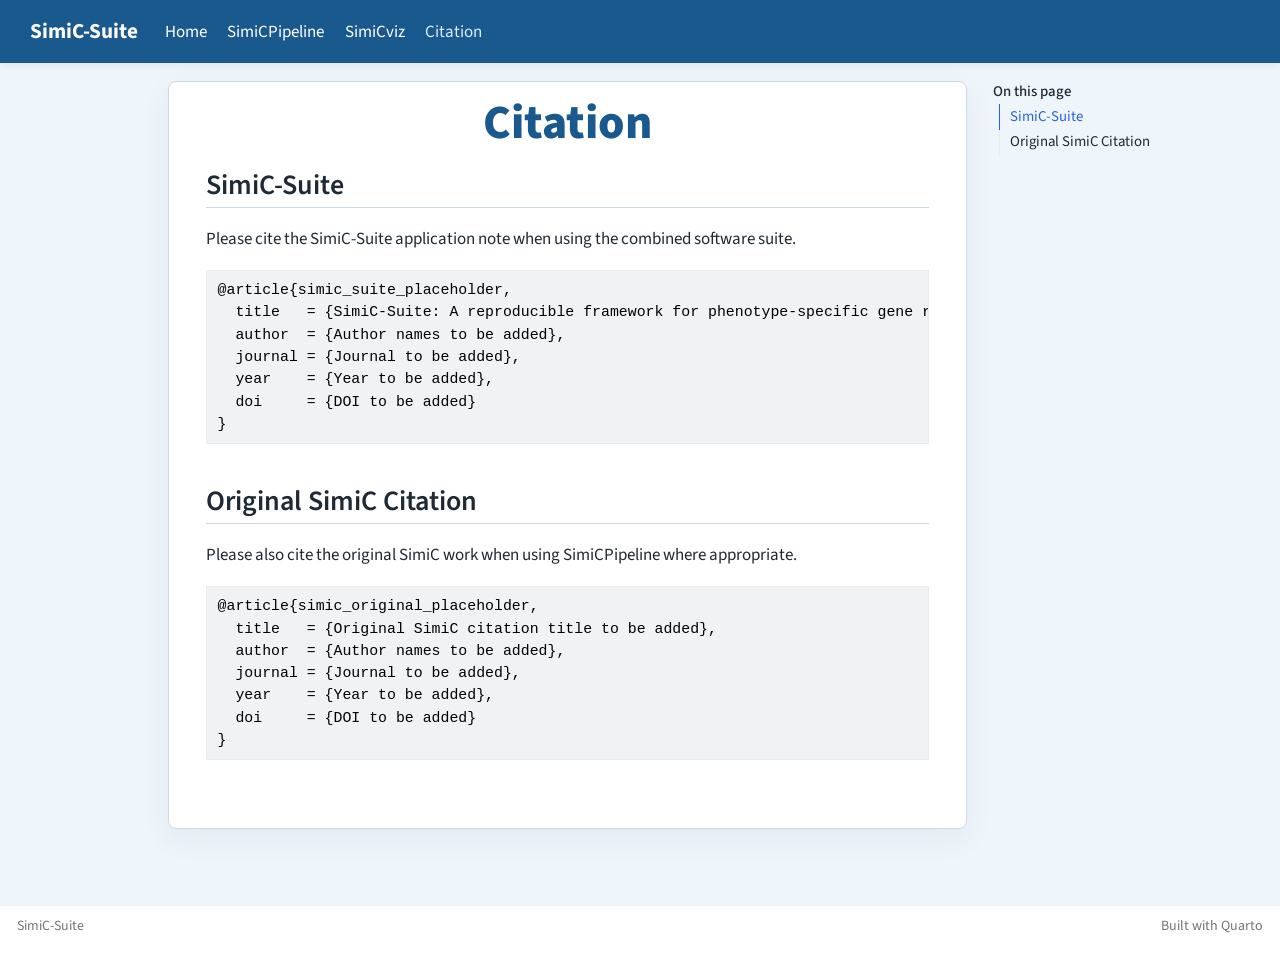
==== citation.html @ 90d94021 "Built site for gh-pages" ====
<!DOCTYPE html>
<html xmlns="http://www.w3.org/1999/xhtml" lang="en" xml:lang="en"><head>

<meta charset="utf-8">
<meta name="generator" content="quarto-1.9.38">

<meta name="viewport" content="width=device-width, initial-scale=1.0, user-scalable=yes">


<title>Citation – SimiC-Suite</title>
<style>
/* Default styles provided by pandoc.
** See https://pandoc.org/MANUAL.html#variables-for-html for config info.
*/
code{white-space: pre-wrap;}
span.smallcaps{font-variant: small-caps;}
div.columns{display: flex; gap: min(4vw, 1.5em);}
div.column{flex: auto; overflow-x: auto;}
div.hanging-indent{margin-left: 1.5em; text-indent: -1.5em;}
ul.task-list{list-style: none;}
ul.task-list li input[type="checkbox"] {
  width: 0.8em;
  margin: 0 0.8em 0.2em -1em; /* quarto-specific, see https://github.com/quarto-dev/quarto-cli/issues/4556 */ 
  vertical-align: middle;
}
/* CSS for syntax highlighting */
html { -webkit-text-size-adjust: 100%; }
pre > code.sourceCode { white-space: pre; position: relative; }
pre > code.sourceCode > span { display: inline-block; line-height: 1.25; }
pre > code.sourceCode > span:empty { height: 1.2em; }
.sourceCode { overflow: visible; }
code.sourceCode > span { color: inherit; text-decoration: inherit; }
div.sourceCode { margin: 1em 0; }
pre.sourceCode { margin: 0; }
@media screen {
div.sourceCode { overflow: auto; }
}
@media print {
pre > code.sourceCode { white-space: pre-wrap; }
pre > code.sourceCode > span { text-indent: -5em; padding-left: 5em; }
}
pre.numberSource code
  { counter-reset: source-line 0; }
pre.numberSource code > span
  { position: relative; left: -4em; counter-increment: source-line; }
pre.numberSource code > span > a:first-child::before
  { content: counter(source-line);
    position: relative; left: -1em; text-align: right; vertical-align: baseline;
    border: none; display: inline-block;
    -webkit-touch-callout: none; -webkit-user-select: none;
    -khtml-user-select: none; -moz-user-select: none;
    -ms-user-select: none; user-select: none;
    padding: 0 4px; width: 4em;
  }
pre.numberSource { margin-left: 3em;  padding-left: 4px; }
div.sourceCode
  {   }
@media screen {
pre > code.sourceCode > span > a:first-child::before { text-decoration: underline; }
}
</style>


<script src="site_libs/quarto-nav/quarto-nav.js"></script>
<script src="site_libs/quarto-nav/headroom.min.js"></script>
<script src="site_libs/clipboard/clipboard.min.js"></script>
<script src="site_libs/quarto-search/autocomplete.umd.js"></script>
<script src="site_libs/quarto-search/fuse.min.js"></script>
<script src="site_libs/quarto-search/quarto-search.js"></script>
<meta name="quarto:offset" content="./">
<script src="site_libs/quarto-html/quarto.js" type="module"></script>
<script src="site_libs/quarto-html/tabsets/tabsets.js" type="module"></script>
<script src="site_libs/quarto-html/popper.min.js"></script>
<script src="site_libs/quarto-html/tippy.umd.min.js"></script>
<script src="site_libs/quarto-html/anchor.min.js"></script>
<link href="site_libs/quarto-html/tippy.css" rel="stylesheet">
<link href="site_libs/quarto-html/quarto-syntax-highlighting-15634bcf2e68342d4ad2dfa704d543f6.css" rel="stylesheet" id="quarto-text-highlighting-styles">
<script src="site_libs/bootstrap/bootstrap.min.js"></script>
<link href="site_libs/bootstrap/bootstrap-icons.css" rel="stylesheet">
<link href="site_libs/bootstrap/bootstrap-158031087360bce0ff56dc785ce39e06.min.css" rel="stylesheet" append-hash="true" id="quarto-bootstrap" data-mode="light">
<script id="quarto-search-options" type="application/json">{
  "location": "navbar",
  "copy-button": false,
  "collapse-after": 3,
  "panel-placement": "end",
  "type": "overlay",
  "limit": 50,
  "keyboard-shortcut": [
    "f",
    "/",
    "s"
  ],
  "show-item-context": false,
  "language": {
    "search-no-results-text": "No results",
    "search-matching-documents-text": "matching documents",
    "search-copy-link-title": "Copy link to search",
    "search-hide-matches-text": "Hide additional matches",
    "search-more-match-text": "more match in this document",
    "search-more-matches-text": "more matches in this document",
    "search-clear-button-title": "Clear",
    "search-text-placeholder": "",
    "search-detached-cancel-button-title": "Cancel",
    "search-submit-button-title": "Submit",
    "search-label": "Search"
  }
}</script>


<link rel="stylesheet" href="styles.css">
</head>

<body class="nav-fixed quarto-light">

<div id="quarto-search-results"></div>
  <header id="quarto-header" class="headroom fixed-top">
    <nav class="navbar navbar-expand-lg " data-bs-theme="dark">
      <div class="navbar-container container-fluid">
      <div class="navbar-brand-container mx-auto">
    <a class="navbar-brand" href="./index.html">
    <span class="navbar-title">SimiC-Suite</span>
    </a>
  </div>
            <div id="quarto-search" class="" title="Search"></div>
          <button class="navbar-toggler" type="button" data-bs-toggle="collapse" data-bs-target="#navbarCollapse" aria-controls="navbarCollapse" role="menu" aria-expanded="false" aria-label="Toggle navigation" onclick="if (window.quartoToggleHeadroom) { window.quartoToggleHeadroom(); }">
  <span class="navbar-toggler-icon"></span>
</button>
          <div class="collapse navbar-collapse" id="navbarCollapse">
            <ul class="navbar-nav navbar-nav-scroll me-auto">
  <li class="nav-item">
    <a class="nav-link" href="./index.html"> 
<span class="menu-text">Home</span></a>
  </li>  
  <li class="nav-item">
    <a class="nav-link" href="./simicpipeline.html"> 
<span class="menu-text">SimiCPipeline</span></a>
  </li>  
  <li class="nav-item">
    <a class="nav-link" href="./simicviz.html"> 
<span class="menu-text">SimiCviz</span></a>
  </li>  
  <li class="nav-item">
    <a class="nav-link active" href="./citation.html" aria-current="page"> 
<span class="menu-text">Citation</span></a>
  </li>  
</ul>
          </div> <!-- /navcollapse -->
            <div class="quarto-navbar-tools">
</div>
      </div> <!-- /container-fluid -->
    </nav>
</header>
<!-- content -->
<div id="quarto-content" class="quarto-container page-columns page-rows-contents page-layout-article page-navbar">
<!-- sidebar -->
<!-- margin-sidebar -->
    <div id="quarto-margin-sidebar" class="sidebar margin-sidebar">
        <nav id="TOC" role="doc-toc" class="toc-active">
    <h2 id="toc-title">On this page</h2>
   
  <ul>
  <li><a href="#simic-suite" id="toc-simic-suite" class="nav-link active" data-scroll-target="#simic-suite">SimiC-Suite</a></li>
  <li><a href="#original-simic-citation" id="toc-original-simic-citation" class="nav-link" data-scroll-target="#original-simic-citation">Original SimiC Citation</a></li>
  </ul>
</nav>
    </div>
<!-- main -->
<main class="content" id="quarto-document-content">

<header id="title-block-header" class="quarto-title-block default">
<div class="quarto-title">
<h1 class="title">Citation</h1>
</div>



<div class="quarto-title-meta">

    
  
    
  </div>
  


</header>


<section id="simic-suite" class="level2">
<h2 class="anchored" data-anchor-id="simic-suite">SimiC-Suite</h2>
<p>Please cite the SimiC-Suite application note when using the combined software suite.</p>
<div class="code-copy-outer-scaffold"><div class="sourceCode" id="cb1"><pre class="sourceCode bibtex code-with-copy"><code class="sourceCode bibtex"><span id="cb1-1"><a href="#cb1-1" aria-hidden="true" tabindex="-1"></a><span class="va">@article</span>{<span class="ot">simic_suite_placeholder</span>,</span>
<span id="cb1-2"><a href="#cb1-2" aria-hidden="true" tabindex="-1"></a>  <span class="dt">title</span>   = {SimiC-Suite: A reproducible framework for phenotype-specific gene regulatory network analysis from single-cell RNA-seq data},</span>
<span id="cb1-3"><a href="#cb1-3" aria-hidden="true" tabindex="-1"></a>  <span class="dt">author</span>  = {Author names to be added},</span>
<span id="cb1-4"><a href="#cb1-4" aria-hidden="true" tabindex="-1"></a>  <span class="dt">journal</span> = {Journal to be added},</span>
<span id="cb1-5"><a href="#cb1-5" aria-hidden="true" tabindex="-1"></a>  <span class="dt">year</span>    = {Year to be added},</span>
<span id="cb1-6"><a href="#cb1-6" aria-hidden="true" tabindex="-1"></a>  <span class="dt">doi</span>     = {DOI to be added}</span>
<span id="cb1-7"><a href="#cb1-7" aria-hidden="true" tabindex="-1"></a>}</span></code></pre></div><button title="Copy to Clipboard" class="code-copy-button"><i class="bi"></i></button></div>
</section>
<section id="original-simic-citation" class="level2">
<h2 class="anchored" data-anchor-id="original-simic-citation">Original SimiC Citation</h2>
<p>Please also cite the original SimiC work when using SimiCPipeline where appropriate.</p>
<div class="code-copy-outer-scaffold"><div class="sourceCode" id="cb2"><pre class="sourceCode bibtex code-with-copy"><code class="sourceCode bibtex"><span id="cb2-1"><a href="#cb2-1" aria-hidden="true" tabindex="-1"></a><span class="va">@article</span>{<span class="ot">simic_original_placeholder</span>,</span>
<span id="cb2-2"><a href="#cb2-2" aria-hidden="true" tabindex="-1"></a>  <span class="dt">title</span>   = {Original SimiC citation title to be added},</span>
<span id="cb2-3"><a href="#cb2-3" aria-hidden="true" tabindex="-1"></a>  <span class="dt">author</span>  = {Author names to be added},</span>
<span id="cb2-4"><a href="#cb2-4" aria-hidden="true" tabindex="-1"></a>  <span class="dt">journal</span> = {Journal to be added},</span>
<span id="cb2-5"><a href="#cb2-5" aria-hidden="true" tabindex="-1"></a>  <span class="dt">year</span>    = {Year to be added},</span>
<span id="cb2-6"><a href="#cb2-6" aria-hidden="true" tabindex="-1"></a>  <span class="dt">doi</span>     = {DOI to be added}</span>
<span id="cb2-7"><a href="#cb2-7" aria-hidden="true" tabindex="-1"></a>}</span></code></pre></div><button title="Copy to Clipboard" class="code-copy-button"><i class="bi"></i></button></div>


</section>

</main> <!-- /main -->
<script id="quarto-html-after-body" type="application/javascript">
  window.document.addEventListener("DOMContentLoaded", function (event) {
    const icon = "";
    const anchorJS = new window.AnchorJS();
    anchorJS.options = {
      placement: 'right',
      icon: icon
    };
    anchorJS.add('.anchored');
    const isCodeAnnotation = (el) => {
      for (const clz of el.classList) {
        if (clz.startsWith('code-annotation-')) {                     
          return true;
        }
      }
      return false;
    }
    const onCopySuccess = function(e) {
      // button target
      const button = e.trigger;
      // don't keep focus
      button.blur();
      // flash "checked"
      button.classList.add('code-copy-button-checked');
      var currentTitle = button.getAttribute("title");
      button.setAttribute("title", "Copied!");
      let tooltip;
      if (window.bootstrap) {
        button.setAttribute("data-bs-toggle", "tooltip");
        button.setAttribute("data-bs-placement", "left");
        button.setAttribute("data-bs-title", "Copied!");
        tooltip = new bootstrap.Tooltip(button, 
          { trigger: "manual", 
            customClass: "code-copy-button-tooltip",
            offset: [0, -8]});
        tooltip.show();    
      }
      setTimeout(function() {
        if (tooltip) {
          tooltip.hide();
          button.removeAttribute("data-bs-title");
          button.removeAttribute("data-bs-toggle");
          button.removeAttribute("data-bs-placement");
        }
        button.setAttribute("title", currentTitle);
        button.classList.remove('code-copy-button-checked');
      }, 1000);
      // clear code selection
      e.clearSelection();
    }
    const getTextToCopy = function(trigger) {
      const outerScaffold = trigger.parentElement.cloneNode(true);
      const codeEl = outerScaffold.querySelector('code');
      for (const childEl of codeEl.children) {
        if (isCodeAnnotation(childEl)) {
          childEl.remove();
        }
      }
      return codeEl.innerText;
    }
    const clipboard = new window.ClipboardJS('.code-copy-button:not([data-in-quarto-modal])', {
      text: getTextToCopy
    });
    clipboard.on('success', onCopySuccess);
    if (window.document.getElementById('quarto-embedded-source-code-modal')) {
      const clipboardModal = new window.ClipboardJS('.code-copy-button[data-in-quarto-modal]', {
        text: getTextToCopy,
        container: window.document.getElementById('quarto-embedded-source-code-modal')
      });
      clipboardModal.on('success', onCopySuccess);
    }
      var localhostRegex = new RegExp(/^(?:http|https):\/\/localhost\:?[0-9]*\//);
      var mailtoRegex = new RegExp(/^mailto:/);
        var filterRegex = new RegExp("https:\/\/RaghadShu\.github\.io\/SimiC-Suite\/");
      var isInternal = (href) => {
          return filterRegex.test(href) || localhostRegex.test(href) || mailtoRegex.test(href);
      }
      // Inspect non-navigation links and adorn them if external
     var links = window.document.querySelectorAll('a[href]:not(.nav-link):not(.navbar-brand):not(.toc-action):not(.sidebar-link):not(.sidebar-item-toggle):not(.pagination-link):not(.no-external):not([aria-hidden]):not(.dropdown-item):not(.quarto-navigation-tool):not(.about-link)');
      for (var i=0; i<links.length; i++) {
        const link = links[i];
        if (!isInternal(link.href)) {
          // undo the damage that might have been done by quarto-nav.js in the case of
          // links that we want to consider external
          if (link.dataset.originalHref !== undefined) {
            link.href = link.dataset.originalHref;
          }
            // target, if specified
            link.setAttribute("target", "_blank");
            if (link.getAttribute("rel") === null) {
              link.setAttribute("rel", "noopener");
            }
        }
      }
    function tippyHover(el, contentFn, onTriggerFn, onUntriggerFn) {
      const config = {
        allowHTML: true,
        maxWidth: 500,
        delay: 100,
        arrow: false,
        appendTo: function(el) {
            return el.parentElement;
        },
        interactive: true,
        interactiveBorder: 10,
        theme: 'quarto',
        placement: 'bottom-start',
      };
      if (contentFn) {
        config.content = contentFn;
      }
      if (onTriggerFn) {
        config.onTrigger = onTriggerFn;
      }
      if (onUntriggerFn) {
        config.onUntrigger = onUntriggerFn;
      }
      window.tippy(el, config); 
    }
    const noterefs = window.document.querySelectorAll('a[role="doc-noteref"]');
    for (var i=0; i<noterefs.length; i++) {
      const ref = noterefs[i];
      tippyHover(ref, function() {
        // use id or data attribute instead here
        let href = ref.getAttribute('data-footnote-href') || ref.getAttribute('href');
        try { href = new URL(href).hash; } catch {}
        const id = href.replace(/^#\/?/, "");
        const note = window.document.getElementById(id);
        if (note) {
          return note.innerHTML;
        } else {
          return "";
        }
      });
    }
    const xrefs = window.document.querySelectorAll('a.quarto-xref');
    const processXRef = (id, note) => {
      // Strip column container classes
      const stripColumnClz = (el) => {
        el.classList.remove("page-full", "page-columns");
        if (el.children) {
          for (const child of el.children) {
            stripColumnClz(child);
          }
        }
      }
      stripColumnClz(note)
      if (id === null || id.startsWith('sec-')) {
        // Special case sections, only their first couple elements
        const container = document.createElement("div");
        if (note.children && note.children.length > 2) {
          container.appendChild(note.children[0].cloneNode(true));
          for (let i = 1; i < note.children.length; i++) {
            const child = note.children[i];
            if (child.tagName === "P" && child.innerText === "") {
              continue;
            } else {
              container.appendChild(child.cloneNode(true));
              break;
            }
          }
          if (window.Quarto?.typesetMath) {
            window.Quarto.typesetMath(container);
          }
          return container.innerHTML
        } else {
          if (window.Quarto?.typesetMath) {
            window.Quarto.typesetMath(note);
          }
          return note.innerHTML;
        }
      } else {
        // Remove any anchor links if they are present
        const anchorLink = note.querySelector('a.anchorjs-link');
        if (anchorLink) {
          anchorLink.remove();
        }
        if (window.Quarto?.typesetMath) {
          window.Quarto.typesetMath(note);
        }
        if (note.classList.contains("callout")) {
          return note.outerHTML;
        } else {
          return note.innerHTML;
        }
      }
    }
    for (var i=0; i<xrefs.length; i++) {
      const xref = xrefs[i];
      tippyHover(xref, undefined, function(instance) {
        instance.disable();
        let url = xref.getAttribute('href');
        let hash = undefined; 
        if (url.startsWith('#')) {
          hash = url;
        } else {
          try { hash = new URL(url).hash; } catch {}
        }
        if (hash) {
          const id = hash.replace(/^#\/?/, "");
          const note = window.document.getElementById(id);
          if (note !== null) {
            try {
              const html = processXRef(id, note.cloneNode(true));
              instance.setContent(html);
            } finally {
              instance.enable();
              instance.show();
            }
          } else {
            // See if we can fetch this
            fetch(url.split('#')[0])
            .then(res => res.text())
            .then(html => {
              const parser = new DOMParser();
              const htmlDoc = parser.parseFromString(html, "text/html");
              const note = htmlDoc.getElementById(id);
              if (note !== null) {
                const html = processXRef(id, note);
                instance.setContent(html);
              } 
            }).finally(() => {
              instance.enable();
              instance.show();
            });
          }
        } else {
          // See if we can fetch a full url (with no hash to target)
          // This is a special case and we should probably do some content thinning / targeting
          fetch(url)
          .then(res => res.text())
          .then(html => {
            const parser = new DOMParser();
            const htmlDoc = parser.parseFromString(html, "text/html");
            const note = htmlDoc.querySelector('main.content');
            if (note !== null) {
              // This should only happen for chapter cross references
              // (since there is no id in the URL)
              // remove the first header
              if (note.children.length > 0 && note.children[0].tagName === "HEADER") {
                note.children[0].remove();
              }
              const html = processXRef(null, note);
              instance.setContent(html);
            } 
          }).finally(() => {
            instance.enable();
            instance.show();
          });
        }
      }, function(instance) {
      });
    }
        let selectedAnnoteEl;
        const selectorForAnnotation = ( cell, annotation) => {
          let cellAttr = 'data-code-cell="' + cell + '"';
          let lineAttr = 'data-code-annotation="' +  annotation + '"';
          const selector = 'span[' + cellAttr + '][' + lineAttr + ']';
          return selector;
        }
        const selectCodeLines = (annoteEl) => {
          const doc = window.document;
          const targetCell = annoteEl.getAttribute("data-target-cell");
          const targetAnnotation = annoteEl.getAttribute("data-target-annotation");
          const annoteSpan = window.document.querySelector(selectorForAnnotation(targetCell, targetAnnotation));
          const lines = annoteSpan.getAttribute("data-code-lines").split(",");
          const lineIds = lines.map((line) => {
            return targetCell + "-" + line;
          })
          let top = null;
          let height = null;
          let parent = null;
          if (lineIds.length > 0) {
              //compute the position of the single el (top and bottom and make a div)
              const el = window.document.getElementById(lineIds[0]);
              top = el.offsetTop;
              height = el.offsetHeight;
              parent = el.parentElement.parentElement;
            if (lineIds.length > 1) {
              const lastEl = window.document.getElementById(lineIds[lineIds.length - 1]);
              const bottom = lastEl.offsetTop + lastEl.offsetHeight;
              height = bottom - top;
            }
            if (top !== null && height !== null && parent !== null) {
              // cook up a div (if necessary) and position it 
              let div = window.document.getElementById("code-annotation-line-highlight");
              if (div === null) {
                div = window.document.createElement("div");
                div.setAttribute("id", "code-annotation-line-highlight");
                div.style.position = 'absolute';
                parent.appendChild(div);
              }
              div.style.top = top - 2 + "px";
              div.style.height = height + 4 + "px";
              div.style.left = 0;
              let gutterDiv = window.document.getElementById("code-annotation-line-highlight-gutter");
              if (gutterDiv === null) {
                gutterDiv = window.document.createElement("div");
                gutterDiv.setAttribute("id", "code-annotation-line-highlight-gutter");
                gutterDiv.style.position = 'absolute';
                const codeCell = window.document.getElementById(targetCell);
                const gutter = codeCell.querySelector('.code-annotation-gutter');
                gutter.appendChild(gutterDiv);
              }
              gutterDiv.style.top = top - 2 + "px";
              gutterDiv.style.height = height + 4 + "px";
            }
            selectedAnnoteEl = annoteEl;
          }
        };
        const unselectCodeLines = () => {
          const elementsIds = ["code-annotation-line-highlight", "code-annotation-line-highlight-gutter"];
          elementsIds.forEach((elId) => {
            const div = window.document.getElementById(elId);
            if (div) {
              div.remove();
            }
          });
          selectedAnnoteEl = undefined;
        };
          // Handle positioning of the toggle
      window.addEventListener(
        "resize",
        throttle(() => {
          elRect = undefined;
          if (selectedAnnoteEl) {
            selectCodeLines(selectedAnnoteEl);
          }
        }, 10)
      );
      function throttle(fn, ms) {
      let throttle = false;
      let timer;
        return (...args) => {
          if(!throttle) { // first call gets through
              fn.apply(this, args);
              throttle = true;
          } else { // all the others get throttled
              if(timer) clearTimeout(timer); // cancel #2
              timer = setTimeout(() => {
                fn.apply(this, args);
                timer = throttle = false;
              }, ms);
          }
        };
      }
        // Attach click handler to the DT
        const annoteDls = window.document.querySelectorAll('dt[data-target-cell]');
        for (const annoteDlNode of annoteDls) {
          annoteDlNode.addEventListener('click', (event) => {
            const clickedEl = event.target;
            if (clickedEl !== selectedAnnoteEl) {
              unselectCodeLines();
              const activeEl = window.document.querySelector('dt[data-target-cell].code-annotation-active');
              if (activeEl) {
                activeEl.classList.remove('code-annotation-active');
              }
              selectCodeLines(clickedEl);
              clickedEl.classList.add('code-annotation-active');
            } else {
              // Unselect the line
              unselectCodeLines();
              clickedEl.classList.remove('code-annotation-active');
            }
          });
        }
    const findCites = (el) => {
      const parentEl = el.parentElement;
      if (parentEl) {
        const cites = parentEl.dataset.cites;
        if (cites) {
          return {
            el,
            cites: cites.split(' ')
          };
        } else {
          return findCites(el.parentElement)
        }
      } else {
        return undefined;
      }
    };
    var bibliorefs = window.document.querySelectorAll('a[role="doc-biblioref"]');
    for (var i=0; i<bibliorefs.length; i++) {
      const ref = bibliorefs[i];
      const citeInfo = findCites(ref);
      if (citeInfo) {
        tippyHover(citeInfo.el, function() {
          var popup = window.document.createElement('div');
          citeInfo.cites.forEach(function(cite) {
            var citeDiv = window.document.createElement('div');
            citeDiv.classList.add('hanging-indent');
            citeDiv.classList.add('csl-entry');
            var biblioDiv = window.document.getElementById('ref-' + cite);
            if (biblioDiv) {
              citeDiv.innerHTML = biblioDiv.innerHTML;
            }
            popup.appendChild(citeDiv);
          });
          return popup.innerHTML;
        });
      }
    }
  });
  </script>
</div> <!-- /content -->
<footer class="footer">
  <div class="nav-footer">
    <div class="nav-footer-left">
<p>SimiC-Suite</p>
</div>   
    <div class="nav-footer-center">
      &nbsp;
    </div>
    <div class="nav-footer-right">
<p>Built with Quarto</p>
</div>
  </div>
</footer>




</body></html>
---- styles.css ----
:root {
  --simic-ink: #1f2933;
  --simic-muted: #52616b;
  --simic-navy: #19598e;
  --simic-blue: #0072b2;
  --simic-purple: #5b4587;
  --simic-red: #c7352f;
  --simic-accent: var(--simic-blue);
  --simic-accent-soft: #e8f1f8;
  --simic-border: #cdd9e4;
  --simic-surface: #eef5fb;
  --simic-white: #ffffff;
}

body {
  color: var(--simic-ink);
  background: var(--simic-surface);
  font-size: 1rem;
  line-height: 1.65;
}

a {
  color: var(--simic-accent);
}

a:hover,
a:focus {
  color: #005b8f;
}

.navbar {
  border-bottom: 0;
  box-shadow: 0 2px 10px rgba(31, 41, 51, 0.08);
}

.navbar,
.navbar .dropdown-menu {
  background: var(--simic-navy) !important;
}

.navbar a,
.navbar-title,
.navbar-nav .nav-link {
  color: var(--simic-white) !important;
}

.navbar-title {
  font-weight: 700;
}

.navbar-nav .nav-link.active,
.navbar-nav .nav-link:hover,
.navbar-nav .nav-link:focus {
  color: #dbefff !important;
}

main.content {
  max-width: 1060px;
  padding: 2rem 2.2rem 3rem;
  background: var(--simic-white);
  border: 1px solid var(--simic-border);
  border-radius: 8px;
  box-shadow: 0 10px 30px rgba(31, 41, 51, 0.06);
}

.quarto-title-block .title {
  color: var(--simic-navy);
  font-size: 2.8rem;
  font-weight: 800;
  text-align: center;
}

.lead {
  max-width: 900px;
  margin: 0 auto 1.75rem;
  color: var(--simic-muted);
  font-size: 1.25rem;
  font-weight: 600;
  text-align: center;
}

.graphical-abstract {
  display: flex;
  justify-content: center;
  margin: 1.75rem auto 2.75rem;
}

.graphical-abstract img {
  width: min(100%, 1040px);
  height: auto;
  padding: 0;
  border: 1px solid var(--simic-border);
  border-radius: 8px;
  background: var(--simic-white);
  box-shadow: 0 8px 24px rgba(31, 41, 51, 0.12);
}

.component-grid,
.tutorial-grid {
  display: grid;
  grid-template-columns: repeat(auto-fit, minmax(260px, 1fr));
  gap: 1rem;
  margin: 1.5rem 0 2rem;
}

.component-card,
.tutorial-card {
  padding: 1.2rem;
  border: 1px solid var(--simic-border);
  border-radius: 8px;
  background: var(--simic-white);
}

.component-card h3,
.tutorial-card h3 {
  margin-top: 0;
  font-size: 1.2rem;
  font-weight: 800;
}

.pipeline-card {
  border-top: 5px solid var(--simic-purple);
}

.pipeline-card h3 {
  color: var(--simic-purple);
}

.viz-card {
  border-top: 5px solid var(--simic-red);
}

.viz-card h3 {
  color: var(--simic-red);
}

.tutorial-frame {
  width: 100%;
  min-height: 760px;
  border: 1px solid var(--simic-border);
  border-radius: 8px;
  background: var(--simic-white);
}

h2 {
  margin-top: 2.4rem;
  padding-bottom: 0.25rem;
  border-bottom: 1px solid var(--simic-border);
  color: var(--simic-ink);
}

table {
  width: 100%;
  border: 1px solid var(--simic-border);
  background: var(--simic-white);
}

thead {
  background: var(--simic-accent-soft);
}

th {
  color: var(--simic-ink);
}

td,
th {
  vertical-align: top;
}

code {
  color: var(--simic-ink);
}

.package-tabs {
  margin: 2rem 0;
}

.package-tabs .nav-tabs {
  border-bottom: 1px solid var(--simic-border);
}

.package-tabs .nav-tabs .nav-link {
  color: var(--simic-ink);
  border: 1px solid transparent;
  font-weight: 700;
}

.package-tabs .nav-tabs .nav-link.active {
  color: var(--simic-white);
  background: var(--simic-navy);
  border-color: var(--simic-navy);
}

.package-tabs .tab-content {
  padding: 1.4rem;
  border: 1px solid var(--simic-border);
  border-top: 0;
  border-radius: 0 0 8px 8px;
  background: var(--simic-white);
}

.package-panel {
  padding: 0.2rem 0 0;
}

.pipeline-panel {
  border-top: 5px solid var(--simic-purple);
}

.viz-panel {
  border-top: 5px solid var(--simic-red);
}

.btn {
  margin-top: 0.5rem;
  border-radius: 6px;
  font-weight: 700;
}

.btn-primary {
  background: var(--simic-purple);
  border-color: var(--simic-purple);
}

.btn-primary:hover,
.btn-primary:focus {
  background: #49366f;
  border-color: #49366f;
}

.btn-danger {
  background: var(--simic-red);
  border-color: var(--simic-red);
}

.btn-danger:hover,
.btn-danger:focus {
  background: #a92d28;
  border-color: #a92d28;
}

.btn-outline-primary {
  color: var(--simic-purple);
  border-color: var(--simic-purple);
}

.btn-outline-primary:hover,
.btn-outline-primary:focus {
  color: var(--simic-white);
  background: var(--simic-purple);
  border-color: var(--simic-purple);
}

.btn-outline-danger {
  color: var(--simic-red);
  border-color: var(--simic-red);
}

.btn-outline-danger:hover,
.btn-outline-danger:focus {
  color: var(--simic-white);
  background: var(--simic-red);
  border-color: var(--simic-red);
}

.page-footer {
  color: var(--simic-muted);
  border-top: 1px solid var(--simic-border);
  background: var(--simic-white);
}
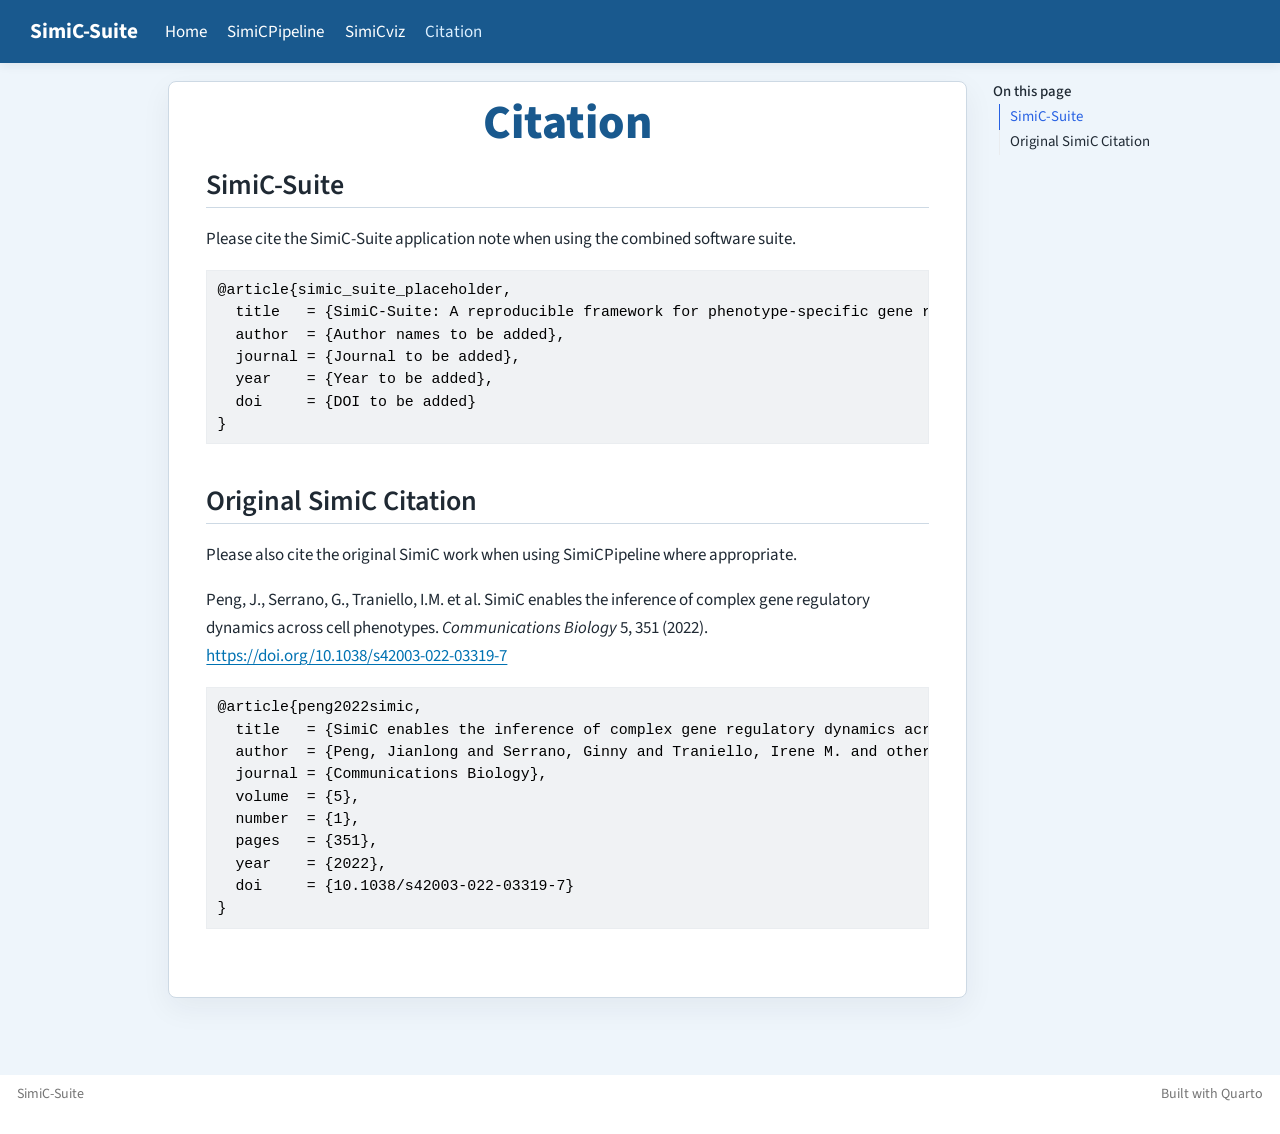
==== commit 8a9b0b29: "Built site for gh-pages" ====
--- a/citation.html
+++ b/citation.html
@@ -200,13 +200,17 @@
 <section id="original-simic-citation" class="level2">
 <h2 class="anchored" data-anchor-id="original-simic-citation">Original SimiC Citation</h2>
 <p>Please also cite the original SimiC work when using SimiCPipeline where appropriate.</p>
-<div class="code-copy-outer-scaffold"><div class="sourceCode" id="cb2"><pre class="sourceCode bibtex code-with-copy"><code class="sourceCode bibtex"><span id="cb2-1"><a href="#cb2-1" aria-hidden="true" tabindex="-1"></a><span class="va">@article</span>{<span class="ot">simic_original_placeholder</span>,</span>
-<span id="cb2-2"><a href="#cb2-2" aria-hidden="true" tabindex="-1"></a>  <span class="dt">title</span>   = {Original SimiC citation title to be added},</span>
-<span id="cb2-3"><a href="#cb2-3" aria-hidden="true" tabindex="-1"></a>  <span class="dt">author</span>  = {Author names to be added},</span>
-<span id="cb2-4"><a href="#cb2-4" aria-hidden="true" tabindex="-1"></a>  <span class="dt">journal</span> = {Journal to be added},</span>
-<span id="cb2-5"><a href="#cb2-5" aria-hidden="true" tabindex="-1"></a>  <span class="dt">year</span>    = {Year to be added},</span>
-<span id="cb2-6"><a href="#cb2-6" aria-hidden="true" tabindex="-1"></a>  <span class="dt">doi</span>     = {DOI to be added}</span>
-<span id="cb2-7"><a href="#cb2-7" aria-hidden="true" tabindex="-1"></a>}</span></code></pre></div><button title="Copy to Clipboard" class="code-copy-button"><i class="bi"></i></button></div>
+<p>Peng, J., Serrano, G., Traniello, I.M. et al.&nbsp;SimiC enables the inference of complex gene regulatory dynamics across cell phenotypes. <em>Communications Biology</em> 5, 351 (2022). <a href="https://doi.org/10.1038/s42003-022-03319-7" class="uri">https://doi.org/10.1038/s42003-022-03319-7</a></p>
+<div class="code-copy-outer-scaffold"><div class="sourceCode" id="cb2"><pre class="sourceCode bibtex code-with-copy"><code class="sourceCode bibtex"><span id="cb2-1"><a href="#cb2-1" aria-hidden="true" tabindex="-1"></a><span class="va">@article</span>{<span class="ot">peng2022simic</span>,</span>
+<span id="cb2-2"><a href="#cb2-2" aria-hidden="true" tabindex="-1"></a>  <span class="dt">title</span>   = {SimiC enables the inference of complex gene regulatory dynamics across cell phenotypes},</span>
+<span id="cb2-3"><a href="#cb2-3" aria-hidden="true" tabindex="-1"></a>  <span class="dt">author</span>  = {Peng, Jianlong and Serrano, Ginny and Traniello, Irene M. and others},</span>
+<span id="cb2-4"><a href="#cb2-4" aria-hidden="true" tabindex="-1"></a>  <span class="dt">journal</span> = {Communications Biology},</span>
+<span id="cb2-5"><a href="#cb2-5" aria-hidden="true" tabindex="-1"></a>  <span class="dt">volume</span>  = {5},</span>
+<span id="cb2-6"><a href="#cb2-6" aria-hidden="true" tabindex="-1"></a>  <span class="dt">number</span>  = {1},</span>
+<span id="cb2-7"><a href="#cb2-7" aria-hidden="true" tabindex="-1"></a>  <span class="dt">pages</span>   = {351},</span>
+<span id="cb2-8"><a href="#cb2-8" aria-hidden="true" tabindex="-1"></a>  <span class="dt">year</span>    = {2022},</span>
+<span id="cb2-9"><a href="#cb2-9" aria-hidden="true" tabindex="-1"></a>  <span class="dt">doi</span>     = {10.1038/s42003-022-03319-7}</span>
+<span id="cb2-10"><a href="#cb2-10" aria-hidden="true" tabindex="-1"></a>}</span></code></pre></div><button title="Copy to Clipboard" class="code-copy-button"><i class="bi"></i></button></div>
 
 
 </section>
